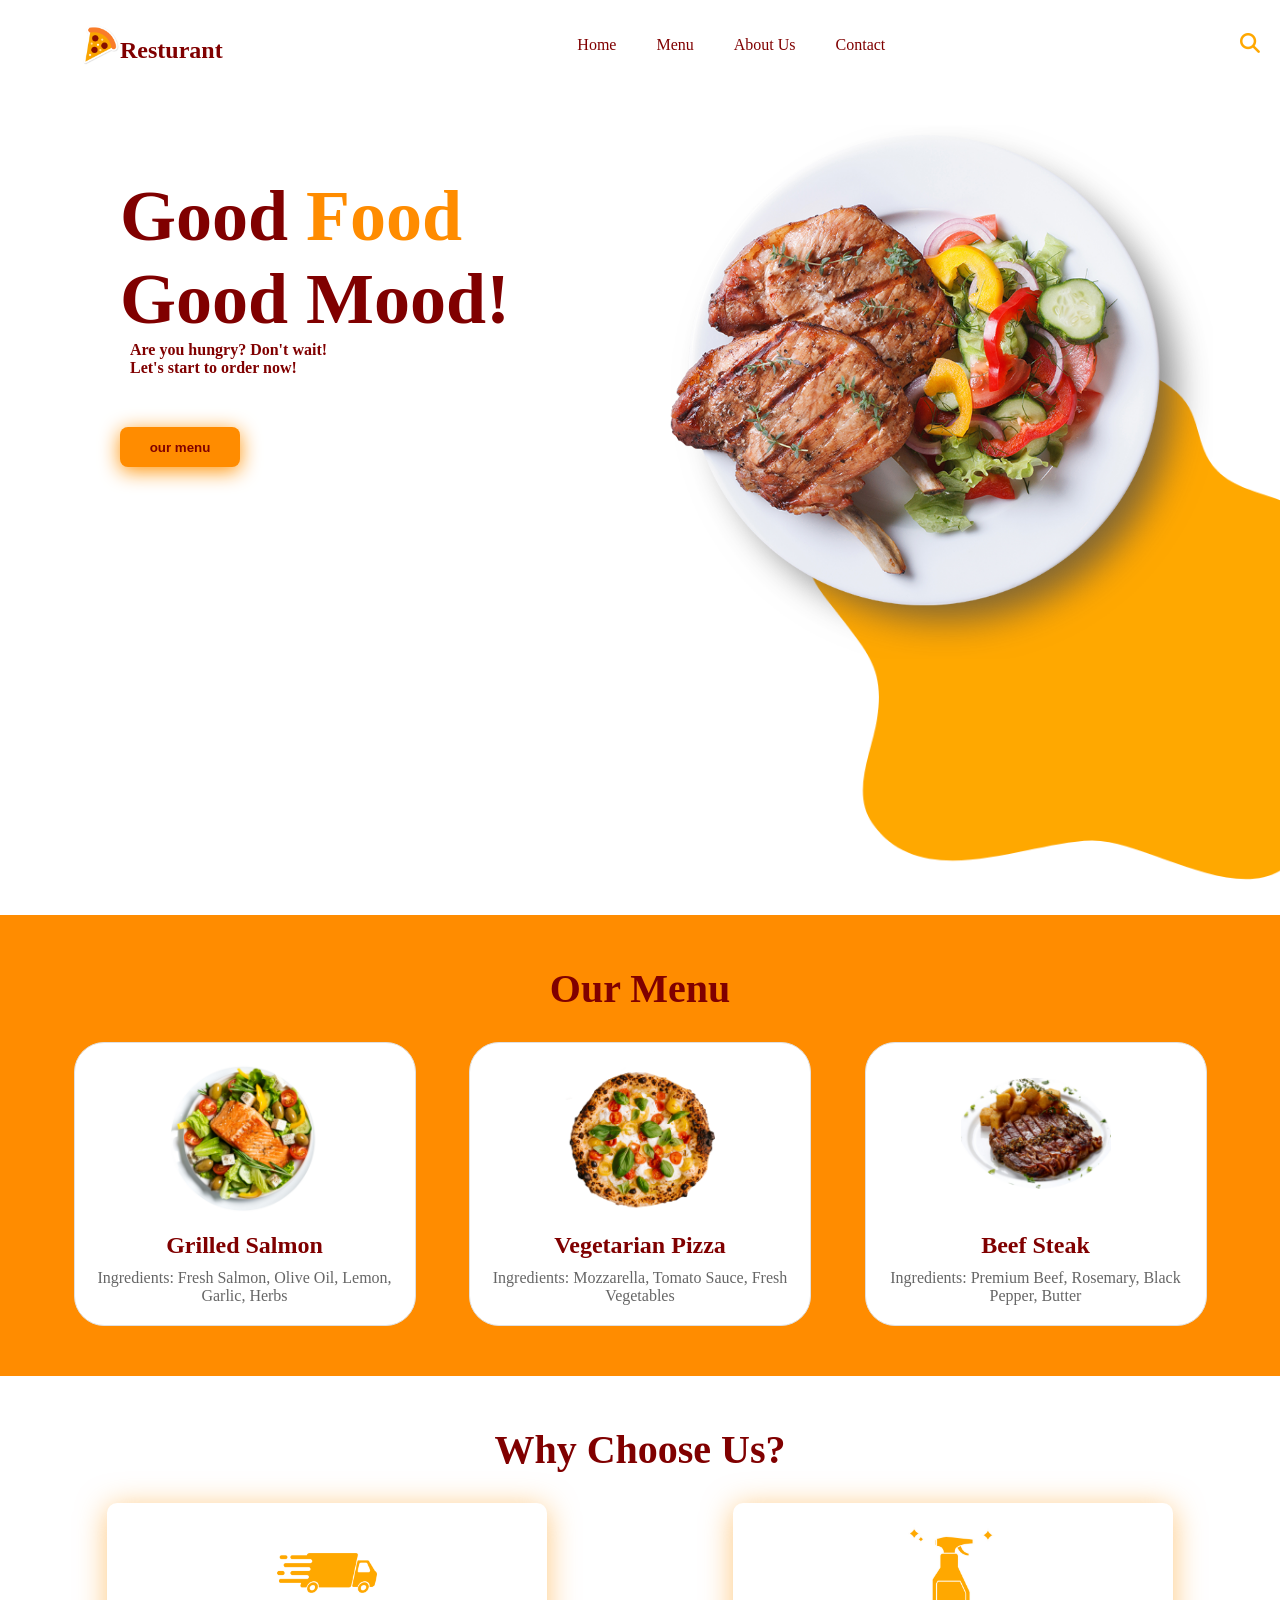
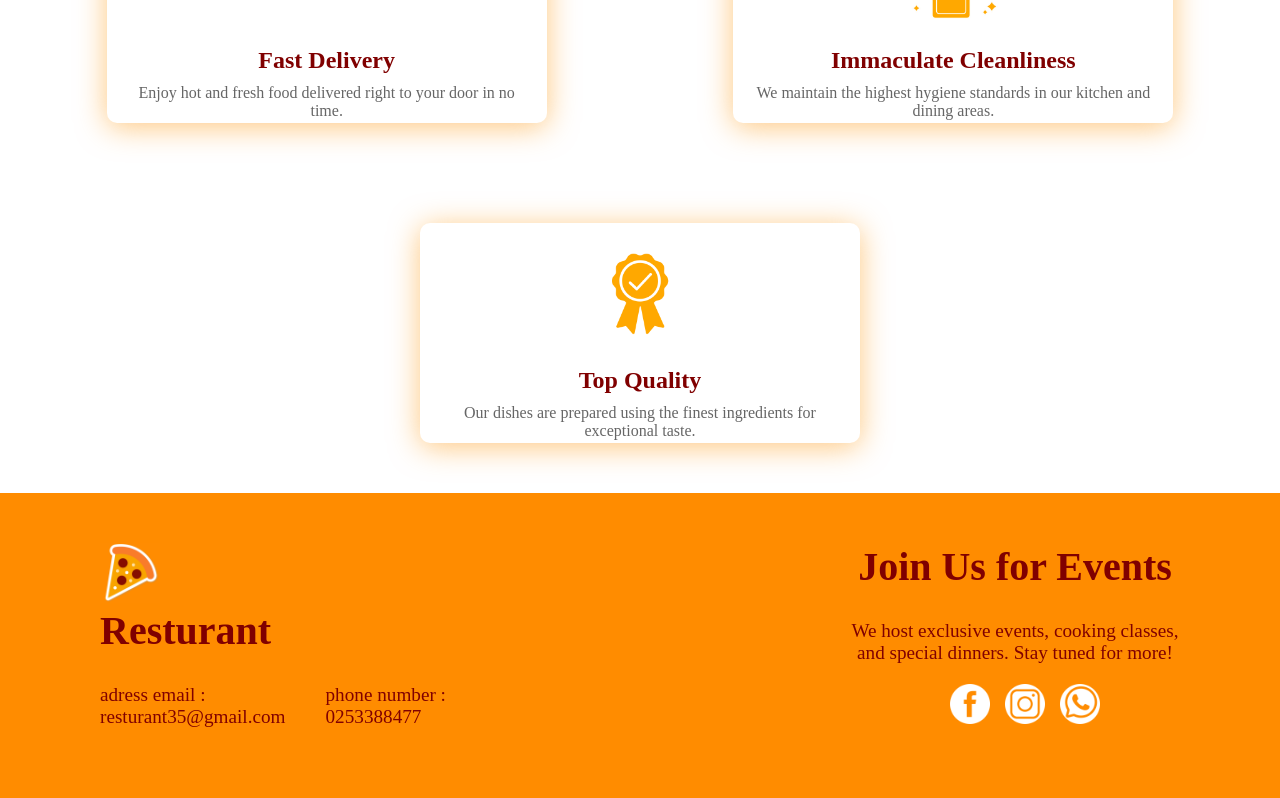
==== index.html @ 28c3a193 "Rename RS.html to index.html" ====
<!DOCTYPE html>
<html lang="en">
<head>
    <meta charset="UTF-8">
    <meta http-equiv="X-UA-Compatible" content="IE=edge">
    <meta name="viewport" content="width=device-width, initial-scale=1.0">
    <title> resturant landing page</title>
    <link rel="stylesheet" href="RS.css">
    <link rel="icon" href="a.ico">
</head>
<body>
    <main>
        
        <nav class="navbar">
          <div class="logo">    
         <img src="a.ico" class="nav-img" height="40px"  alt="logo"> 
       <h2> Resturant</h2></div>
       <ul class="nav-links">
        <li><a href="#">Home</a></li>
        <li><a href="#">Menu</a></li>
        <li><a href="#">About Us</a></li>
        <li><a href="#">Contact</a></li>
    </ul>
    <div class="nav-icons">
        <a href="#" ><img src="si.png" alt="Search Icon"></a>
        </div>
        </nav>
        <article>
            <div>
            <h1>Good <span>Food</span> Good Mood!</h1>
            <h4>Are you hungry? Don't wait!</h4>
            <h4>Let's start to order now!</h4>
            <button><b> our menu</b> </button>
            </div>
            <div>
               
             <img src="b.png" height="550px" alt="">

            </div>
           </article>
           <img src="h.png" height="590px" alt="img at the bottom" class="bottom-right-image">
        </main>
           <section id="menu">
            <h2>Our Menu</h2>
            <div class="slider">
                <div class="card">
                    <img src="28.png" alt="Dish 1">
                    <h3>Grilled Salmon</h3>
                    <p>Ingredients: Fresh Salmon, Olive Oil, Lemon, Garlic, Herbs</p>
                </div>
                <div class="card">
                    <img src="26.png" alt="Dish 2">
                    <h3>Vegetarian Pizza</h3>
                    <p>Ingredients: Mozzarella, Tomato Sauce, Fresh Vegetables</p>
                </div>
                <div class="card">
                    <img src="30.png" alt="Dish 3">
                    <h3>Beef Steak</h3>
                    <p>Ingredients: Premium Beef, Rosemary, Black Pepper, Butter</p>
                </div>
            </div>
        </section>
        <section id="features">
            <h2>Why Choose Us?</h2>
            <div class="feature-cards">
                <div class="feature-card">
                    <img src="33.png" alt="Delivery">
                    <div>
                    <h3>Fast Delivery</h3>
                   <p>Enjoy hot and fresh food delivered right to your door in no time.</p>
                   </div> 
                </div>
                <div class="feature-card">
                    <img src="cl.png" alt="Cleanliness">
                    <h3>Immaculate Cleanliness</h3>
                    <p>We maintain the highest hygiene standards in our kitchen and dining areas.</p>
                </div>
                <div class="feature-card">
                    <img src="34.png" alt="Quality">
                    <h3>Top Quality</h3>
                    <p>Our dishes are prepared using the finest ingredients for exceptional taste.</p>
                </div>
            </div>
        </section>
        <section id="extra">
            <div class="icon">
            <img src="a.ico" height="60px" alt="">
            <h2>Resturant</h2>
            <div class="contct">
            <p>adress email : <br> resturant35@gmail.com</p>
            <p>phone number : <br> 0253388477</p>
            </div></div>
            <div class="fb">
            <h2>Join Us for Events</h2>
            <p>We host exclusive events, cooking classes, and special dinners.
                 Stay tuned for more!</p>
                 <div class="con">
                  <img src="2.png" height="40px" alt="">
                  <img src="3.png" height="40px" alt="">
                  <img src="4.png" height="40px" alt="">
                 </div>
            </div>     
            
        </section>

          
</body>
</html>
---- RS.css ----
*{
    color: maroon;
    margin: 0;
    padding: 0;
}
main{
    height: 100vh;
    width: 100%;
    background-color: rgb(255, 255, 255);
}
span{
    color:darkorange;
    
}
.navbar {
    display: flex;
    justify-content: space-between;
    align-items: center;
    padding: 10px 20px;
    /*box-shadow: 0 4px 8px rgba(0, 0, 0, 0.1);*/
    position: relative;
    margin-top: 15px;
    margin-left: 60px;
}
.logo{
    display: flex;
    flex-direction: row;
}
.logo h2{
    margin-top: 12px;
}
.nav-links {
    list-style: none;
    display: flex;
    gap: 40px;
}

.nav-links li {
    display: inline;
}

.nav-links a {
    text-decoration: none;
    color:maroon;
    font-weight: 500;
}

.nav-links a:hover {
    color:darkorange;
}

.nav-icons {
    display: flex;
    gap: 15px;
}

.nav-icons img {
    width: 20px;
    height: 20px;
    cursor: pointer;
}

.nav-icons a:hover img {
    opacity: 0.7;
}

button{
    border: none;
    background-color: darkorange;  
    margin-top: 50px;
    margin-left: 120px;
    height: 40px;
    width: 120px;
    border-radius: 8px;
    box-shadow: 0 4px 20px rgba(255, 145, 0, 0.969);
}

article div a{
    background: #000;
}
article{
    display: flex;
    flex-direction: row;
}
article img{
    position: relative;
    z-index: 10;
    margin-right: 70px;
    margin-left: 150px;
    margin-top: 50px;
}
article h1 {
    min-width: 400px;
    margin-left: 120px;
    margin-top: 100px;
    font-size: 4.5rem;
    
}
article h4{
    margin-left: 130px;
}
.bottom-right-image{
    position: absolute;
    z-index: 1;
    bottom: 0;
    right: 0;
}
#menu {
    padding: 50px 20px;
    background-color:darkorange;
    text-align: center;
}

#menu h2 {
    font-size: 2.5rem;
    margin-bottom: 30px;
}

.slider {
    display: flex;
    justify-content: space-evenly;
    /*overflow-x: scroll;*/
    
}

.card {
    background-color: #ffffff;
    border: 1px solid #e0e0e0;
    border-radius: 30px;
    padding: 20px;
    width: 300px;
    min-width: 300px;
    text-align: center;
}

.card img {
    width: 150px;
    border-radius: 8px;
}

.card h3 {
    color: maroon;
    margin: 15px 0 10px;
    font-size: 1.5rem;
    font-weight: 600;
}

.card p {
    font-size: 1rem;
    color: #666;
}
/* الصفحة الثالثة */
#features {
    padding: 50px 20px;
    background-color: #ffffff;
    text-align: center;
}

#features h2 {
    font-size: 2.5rem;
    margin-bottom: 30px;
}

.feature-cards {
    display: flex;
    justify-content: space-evenly;
    flex-wrap: wrap;
    gap: 100px;
}

.feature-card {
    background-color: rgb(255, 255, 255);
    padding: 20px;
    border-radius: 10px;
    text-align: center;
    flex-direction: row;
    width: 400px;
    height: 180px;
    box-shadow: 0 4px 30px rgba(254, 146, 4, 0.511);
}

.feature-card img {
    width: 100px;
    margin-bottom: 20px;
}

.feature-card h3 {
    font-size: 1.5rem;
    margin-bottom: 10px;
}

.feature-card p {
    font-size: 1rem;
    color:#666;
}/* الصفحة الرابعة */
#extra {
    padding: 50px 100px;
    background-color:darkorange;
    display: flex;
    flex-direction: row;
}
.icon{
    min-width: 600px;
}
.fb {
    text-align: center;
    margin-left: 150px;
}
.contct{
    display: flex;
    flex-direction: row;
    gap: 40px;
}
.con{
    display: flex;
    flex-direction: row;
    gap: 15px;
    margin-left: 100px;
}
#extra h2 {
    font-size: 2.5rem;
    margin-bottom: 30px;
}

#extra p {
    font-size: 1.2rem;
    margin-bottom: 20px;
}
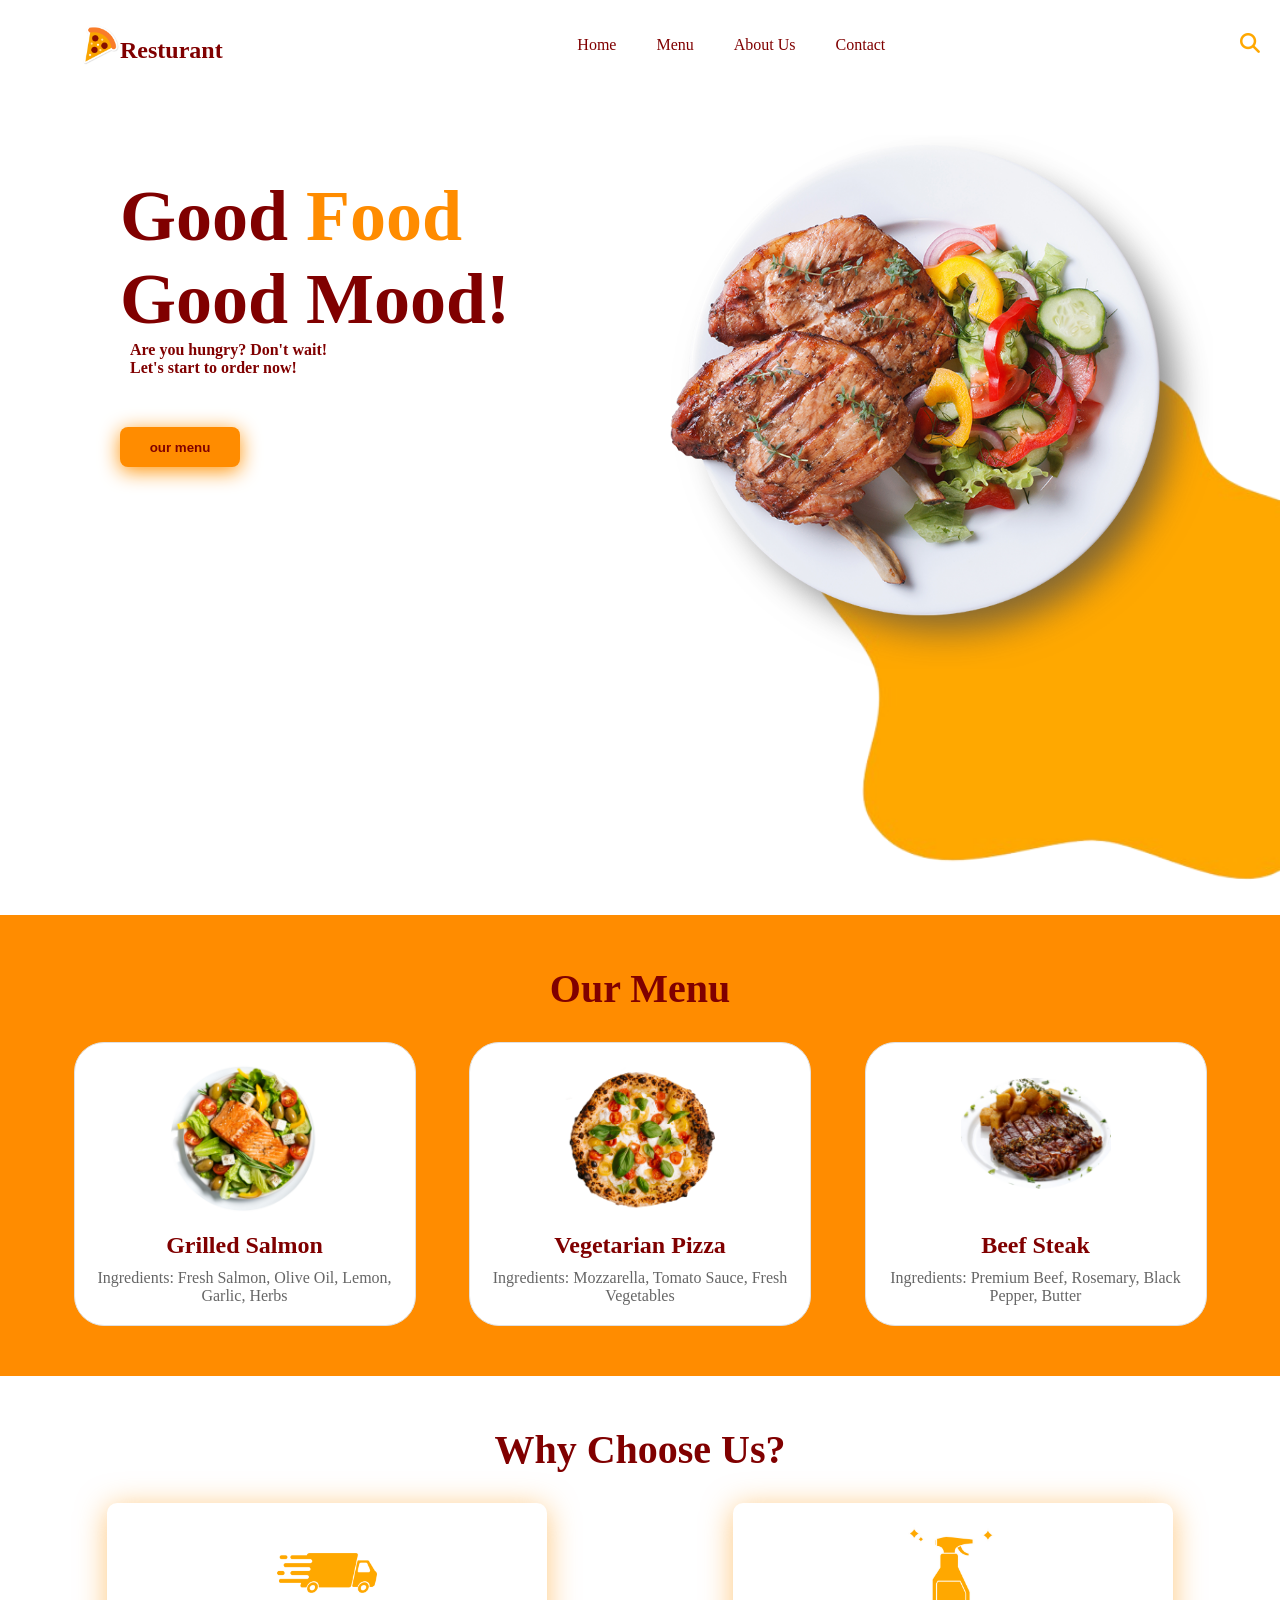
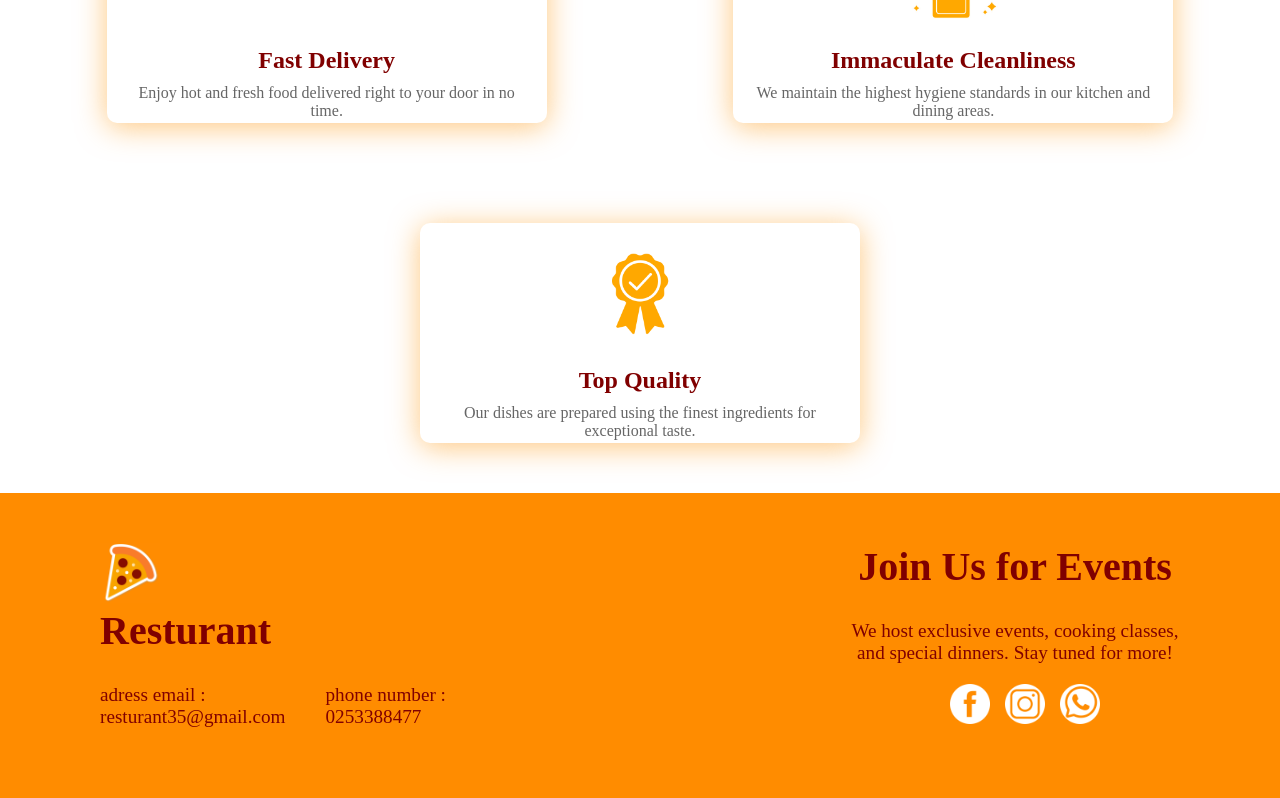
==== commit f455d024: "Update index.html" ====
--- a/index.html
+++ b/index.html
@@ -38,7 +38,7 @@
 
             </div>
            </article>
-           <img src="h.png" height="590px" alt="img at the bottom" class="bottom-right-image">
+           <img src="h1.png" height="590px" alt="img at the bottom" class="bottom-right-image">
         </main>
            <section id="menu">
             <h2>Our Menu</h2>
--- a/RS.css
+++ b/RS.css
@@ -87,7 +87,7 @@
     z-index: 10;
     margin-right: 70px;
     margin-left: 150px;
-    margin-top: 50px;
+    margin-top: 60px;
 }
 article h1 {
     min-width: 400px;
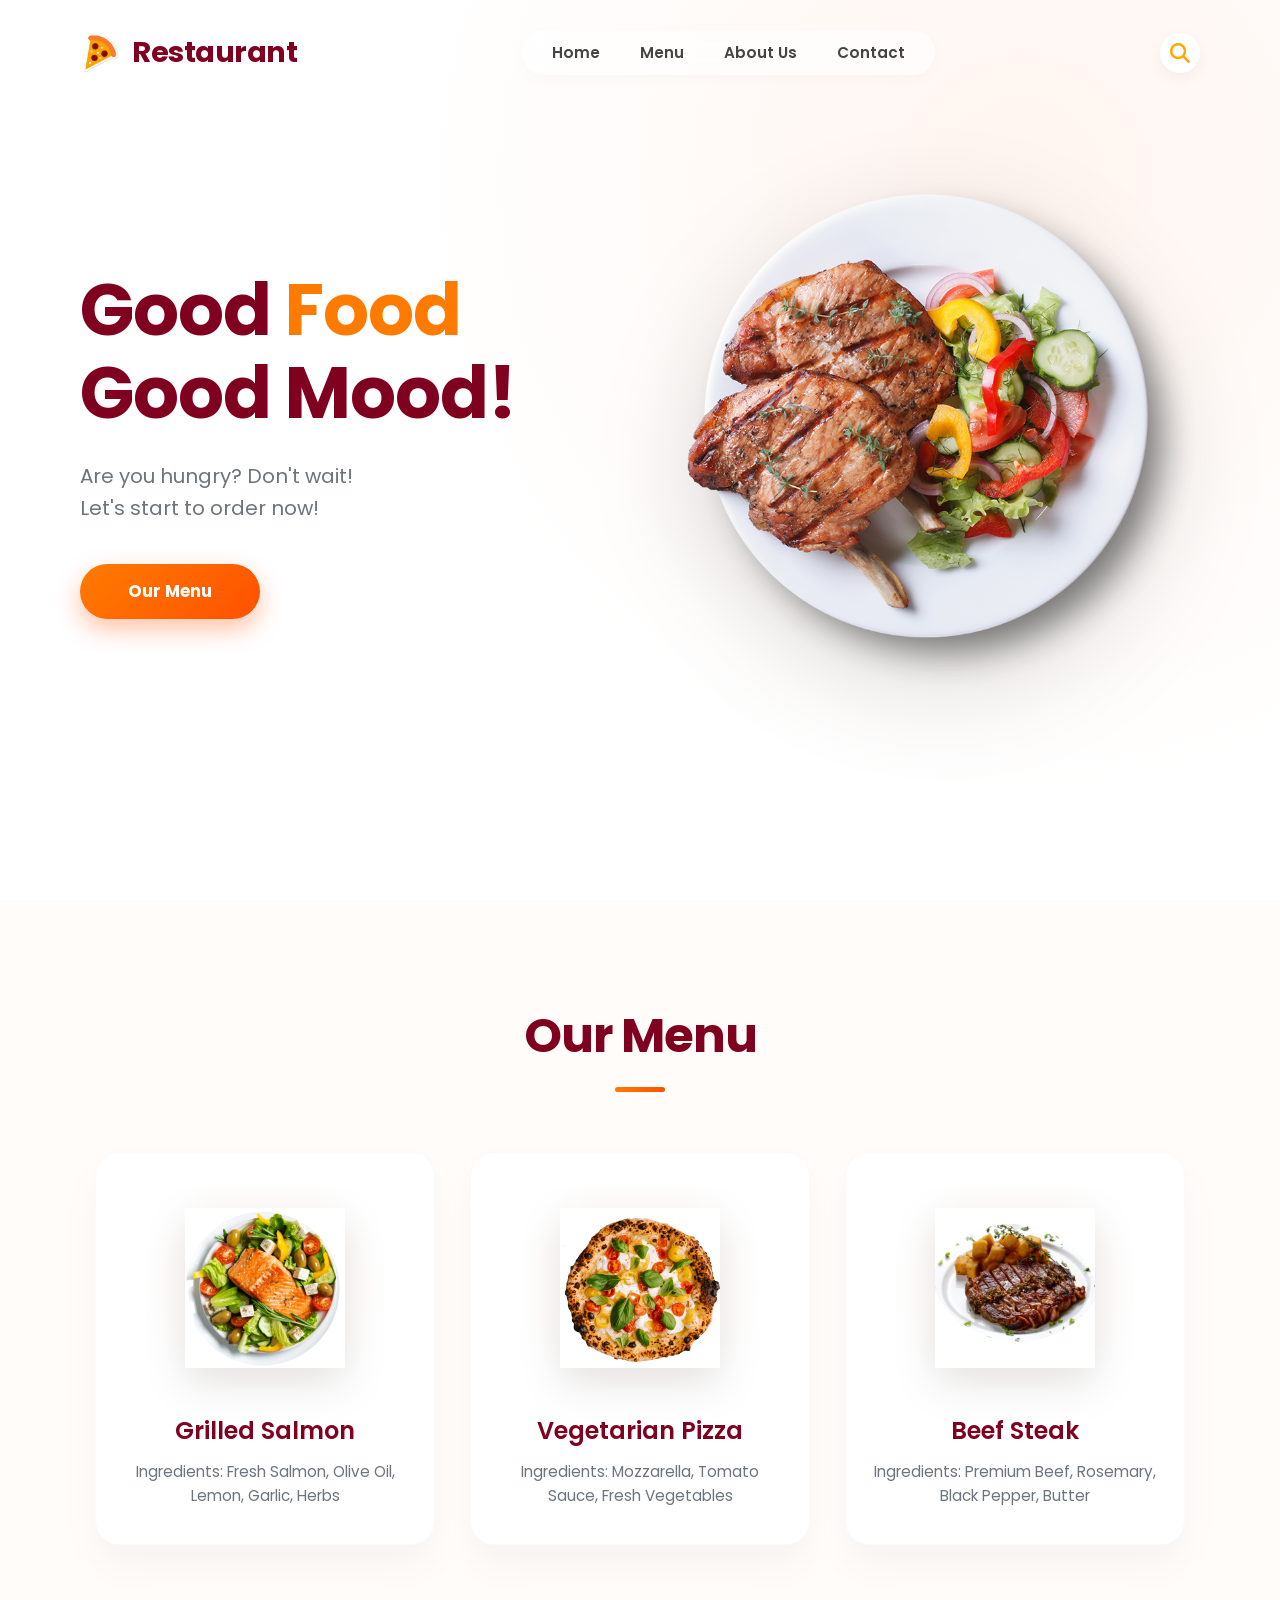
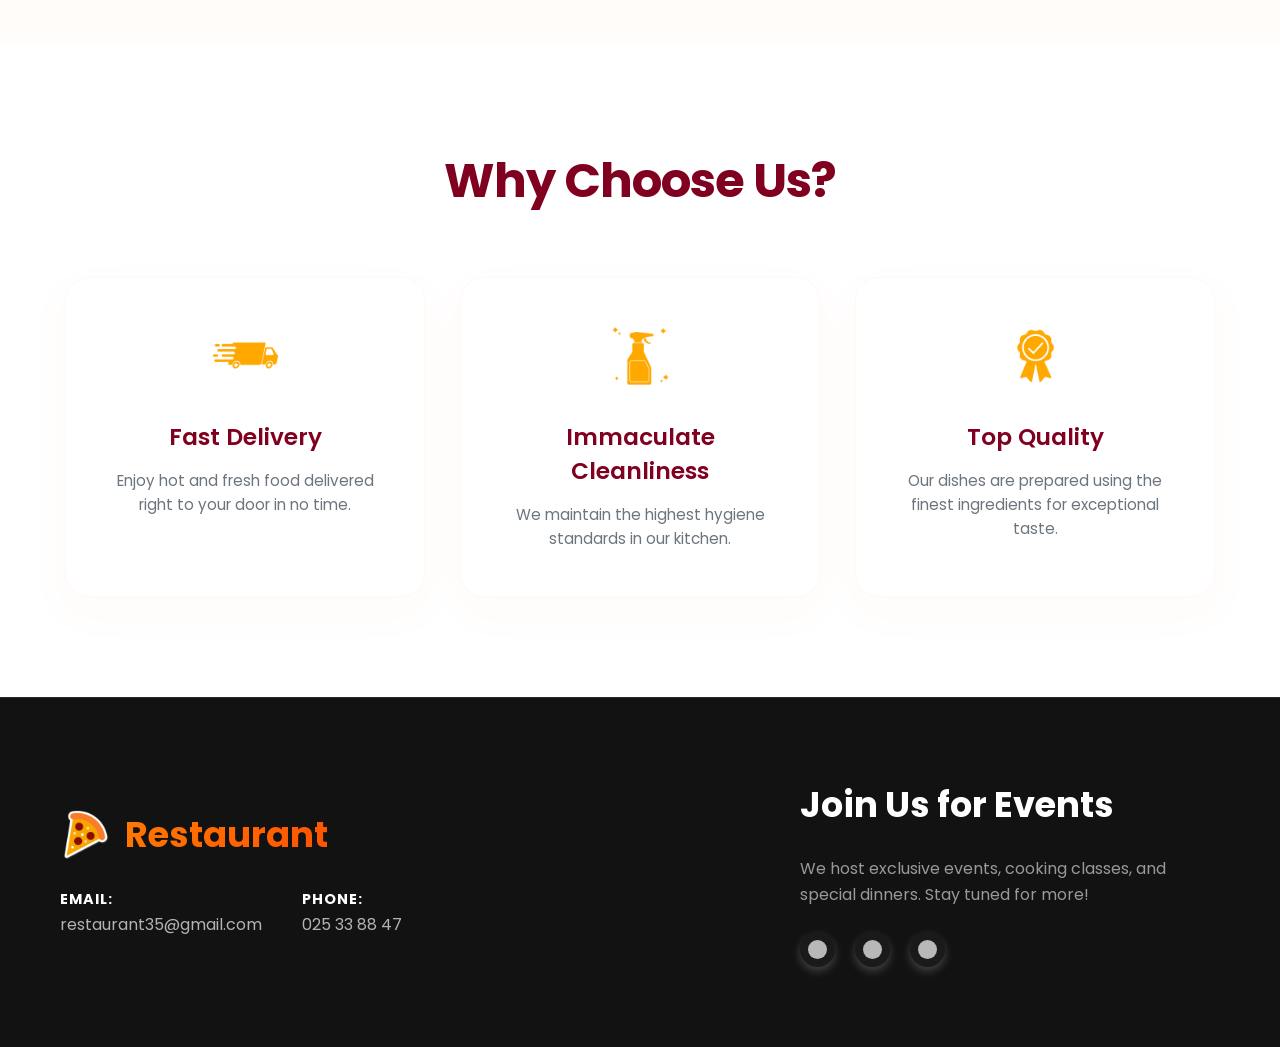
==== commit 9759d835: "Update index.html" ====
--- a/index.html
+++ b/index.html
@@ -4,105 +4,112 @@
     <meta charset="UTF-8">
     <meta http-equiv="X-UA-Compatible" content="IE=edge">
     <meta name="viewport" content="width=device-width, initial-scale=1.0">
-    <title> resturant landing page</title>
+    <title>Restaurant Landing Page</title>
+    <!-- Google Fonts لجعل الخطوط عصرية جداً -->
+    <link href="https://fonts.googleapis.com/css2?family=Poppins:wght@300;400;600;700&display=swap" rel="stylesheet">
     <link rel="stylesheet" href="RS.css">
     <link rel="icon" href="a.ico">
 </head>
 <body>
     <main>
-        
         <nav class="navbar">
-          <div class="logo">    
-         <img src="a.ico" class="nav-img" height="40px"  alt="logo"> 
-       <h2> Resturant</h2></div>
-       <ul class="nav-links">
-        <li><a href="#">Home</a></li>
-        <li><a href="#">Menu</a></li>
-        <li><a href="#">About Us</a></li>
-        <li><a href="#">Contact</a></li>
-    </ul>
-    <div class="nav-icons">
-        <a href="#" ><img src="si.png" alt="Search Icon"></a>
+            <div class="logo">    
+                <img src="a.ico" class="nav-img" height="40px" alt="logo"> 
+                <h2>Restaurant</h2>
+            </div>
+            <ul class="nav-links">
+                <li><a href="#">Home</a></li>
+                <li><a href="#menu">Menu</a></li>
+                <li><a href="#features">About Us</a></li>
+                <li><a href="#extra">Contact</a></li>
+            </ul>
+            <div class="nav-icons">
+                <a href="#"><img src="si.png" alt="Search Icon"></a>
+            </div>
+        </nav>
+
+        <article class="hero-section">
+            <div class="hero-text">
+                <h1>Good <span>Food</span><br>Good Mood!</h1>
+                <h4>Are you hungry? Don't wait!</h4>
+                <h4>Let's start to order now!</h4>
+                <button class="btn-primary"><b>Our Menu</b></button>
+            </div>
+            <div class="hero-image">
+                <img src="b.png" alt="Main Dish">
+            </div>
+        </article>
+       
+    </main>
+
+    <section id="menu">
+        <h2>Our Menu</h2>
+        <div class="slider">
+            <div class="card">
+                <div class="card-img-container">
+                    <img src="28.png" alt="Dish 1">
+                </div>
+                <h3>Grilled Salmon</h3>
+                <p>Ingredients: Fresh Salmon, Olive Oil, Lemon, Garlic, Herbs</p>
+            </div>
+            <div class="card">
+                <div class="card-img-container">
+                    <img src="26.png" alt="Dish 2">
+                </div>
+                <h3>Vegetarian Pizza</h3>
+                <p>Ingredients: Mozzarella, Tomato Sauce, Fresh Vegetables</p>
+            </div>
+            <div class="card">
+                <div class="card-img-container">
+                    <img src="30.png" alt="Dish 3">
+                </div>
+                <h3>Beef Steak</h3>
+                <p>Ingredients: Premium Beef, Rosemary, Black Pepper, Butter</p>
+            </div>
         </div>
-        </nav>
-        <article>
-            <div>
-            <h1>Good <span>Food</span> Good Mood!</h1>
-            <h4>Are you hungry? Don't wait!</h4>
-            <h4>Let's start to order now!</h4>
-            <button><b> our menu</b> </button>
+    </section>
+
+    <section id="features">
+        <h2>Why Choose Us?</h2>
+        <div class="feature-cards">
+            <div class="feature-card">
+                <img src="33.png" alt="Delivery">
+                <h3>Fast Delivery</h3>
+                <p>Enjoy hot and fresh food delivered right to your door in no time.</p>
             </div>
-            <div>
-               
-             <img src="b.png" height="550px" alt="">
+            <div class="feature-card">
+                <img src="cl.png" alt="Cleanliness">
+                <h3>Immaculate Cleanliness</h3>
+                <p>We maintain the highest hygiene standards in our kitchen.</p>
+            </div>
+            <div class="feature-card">
+                <img src="34.png" alt="Quality">
+                <h3>Top Quality</h3>
+                <p>Our dishes are prepared using the finest ingredients for exceptional taste.</p>
+            </div>
+        </div>
+    </section>
 
+    <section id="extra">
+        <div class="icon">
+            <div class="footer-logo">
+                <img src="a.ico" height="50px" alt="">
+                <h2>Restaurant</h2>
             </div>
-           </article>
-           <img src="h1.png" height="590px" alt="img at the bottom" class="bottom-right-image">
-        </main>
-           <section id="menu">
-            <h2>Our Menu</h2>
-            <div class="slider">
-                <div class="card">
-                    <img src="28.png" alt="Dish 1">
-                    <h3>Grilled Salmon</h3>
-                    <p>Ingredients: Fresh Salmon, Olive Oil, Lemon, Garlic, Herbs</p>
-                </div>
-                <div class="card">
-                    <img src="26.png" alt="Dish 2">
-                    <h3>Vegetarian Pizza</h3>
-                    <p>Ingredients: Mozzarella, Tomato Sauce, Fresh Vegetables</p>
-                </div>
-                <div class="card">
-                    <img src="30.png" alt="Dish 3">
-                    <h3>Beef Steak</h3>
-                    <p>Ingredients: Premium Beef, Rosemary, Black Pepper, Butter</p>
-                </div>
+            <div class="contct">
+                <p><strong>Email:</strong><br>restaurant35@gmail.com</p>
+                <p><strong>Phone:</strong><br>025 33 88 47</p>
             </div>
-        </section>
-        <section id="features">
-            <h2>Why Choose Us?</h2>
-            <div class="feature-cards">
-                <div class="feature-card">
-                    <img src="33.png" alt="Delivery">
-                    <div>
-                    <h3>Fast Delivery</h3>
-                   <p>Enjoy hot and fresh food delivered right to your door in no time.</p>
-                   </div> 
-                </div>
-                <div class="feature-card">
-                    <img src="cl.png" alt="Cleanliness">
-                    <h3>Immaculate Cleanliness</h3>
-                    <p>We maintain the highest hygiene standards in our kitchen and dining areas.</p>
-                </div>
-                <div class="feature-card">
-                    <img src="34.png" alt="Quality">
-                    <h3>Top Quality</h3>
-                    <p>Our dishes are prepared using the finest ingredients for exceptional taste.</p>
-                </div>
+        </div>
+        <div class="fb">
+            <h2>Join Us for Events</h2>
+            <p>We host exclusive events, cooking classes, and special dinners. Stay tuned for more!</p>
+            <div class="con">
+                <img src="2.png" height="35px" alt="Social 1">
+                <img src="3.png" height="35px" alt="Social 2">
+                <img src="4.png" height="35px" alt="Social 3">
             </div>
-        </section>
-        <section id="extra">
-            <div class="icon">
-            <img src="a.ico" height="60px" alt="">
-            <h2>Resturant</h2>
-            <div class="contct">
-            <p>adress email : <br> resturant35@gmail.com</p>
-            <p>phone number : <br> 0253388477</p>
-            </div></div>
-            <div class="fb">
-            <h2>Join Us for Events</h2>
-            <p>We host exclusive events, cooking classes, and special dinners.
-                 Stay tuned for more!</p>
-                 <div class="con">
-                  <img src="2.png" height="40px" alt="">
-                  <img src="3.png" height="40px" alt="">
-                  <img src="4.png" height="40px" alt="">
-                 </div>
-            </div>     
-            
-        </section>
-
-          
+        </div>     
+    </section>
 </body>
 </html>
--- a/RS.css
+++ b/RS.css
@@ -1,229 +1,541 @@
-*{
-    color: maroon;
+/* --- إعدادات عامة وخط عصري --- */
+* {
     margin: 0;
     padding: 0;
-}
-main{
-    height: 100vh;
+    box-sizing: border-box;
+    font-family: 'Poppins', sans-serif;
+    scroll-behavior: smooth;
+}
+
+:root {
+    --primary-color: #800020;  /* Maroon الراقية */
+    --accent-color: #ff7b00;   /* Orange الذهبي */
+    --accent-gradient: linear-gradient(135deg, #ff7b00, #ff5100);
+    --dark-bg: #121212;
+    --light-bg: #fdfbf7;
+    --text-muted: #6c757d;
+    --card-shadow: 0 20px 40px rgba(0, 0, 0, 0.04);
+    --card-hover-shadow: 0 30px 60px rgba(128, 0, 32, 0.1);
+}
+
+body {
+    background-color: var(--light-bg);
+    color: #2d2d2d;
+    overflow-x: hidden;
+}
+
+/* --- Animations Definitions --- */
+@keyframes fadeInUp {
+    from {
+        opacity: 0;
+        transform: translateY(40px);
+    }
+    to {
+        opacity: 1;
+        transform: translateY(0);
+    }
+}
+
+@keyframes fadeInRight {
+    from {
+        opacity: 0;
+        transform: translateX(50px);
+    }
+    to {
+        opacity: 1;
+        transform: translateX(0);
+    }
+}
+
+@keyframes float {
+    0% { transform: translateY(0px) rotate(0deg); }
+    50% { transform: translateY(-15px) rotate(2deg); }
+    100% { transform: translateY(0px) rotate(0deg); }
+}
+
+/* --- Main / Navbar --- */
+main {
+    min-height: 100vh;
     width: 100%;
-    background-color: rgb(255, 255, 255);
-}
-span{
-    color:darkorange;
-    
-}
+    position: relative;
+    background: radial-gradient(circle at 80% 20%, #fff5f0 0%, #ffffff 50%);
+}
+
 .navbar {
     display: flex;
     justify-content: space-between;
     align-items: center;
-    padding: 10px 20px;
-    /*box-shadow: 0 4px 8px rgba(0, 0, 0, 0.1);*/
-    position: relative;
-    margin-top: 15px;
-    margin-left: 60px;
-}
-.logo{
-    display: flex;
-    flex-direction: row;
-}
-.logo h2{
-    margin-top: 12px;
-}
+    padding: 30px 40px;
+    max-width: 1200px;
+    margin: 0 auto;
+}
+
+.logo {
+    display: flex;
+    align-items: center;
+    gap: 12px;
+}
+
+.logo h2 {
+    color: var(--primary-color);
+    font-weight: 700;
+    font-size: 1.8rem;
+    letter-spacing: -0.5px;
+}
+
 .nav-links {
     list-style: none;
     display: flex;
     gap: 40px;
-}
-
-.nav-links li {
-    display: inline;
+    background: rgba(255, 255, 255, 0.6);
+    padding: 10px 30px;
+    border-radius: 30px;
+    backdrop-filter: blur(10px);
+    box-shadow: 0 5px 20px rgba(0,0,0,0.02);
 }
 
 .nav-links a {
     text-decoration: none;
-    color:maroon;
-    font-weight: 500;
+    color: #444;
+    font-weight: 600;
+    font-size: 0.95rem;
+    transition: all 0.3s ease;
+    position: relative;
+}
+
+.nav-links a::after {
+    content: '';
+    position: absolute;
+    width: 0;
+    height: 3px;
+    bottom: -6px;
+    left: 50%;
+    transform: translateX(-50%);
+    background-color: var(--accent-color);
+    border-radius: 2px;
+    transition: width 0.3s ease;
+}
+
+.nav-links a:hover::after {
+    width: 80%;
 }
 
 .nav-links a:hover {
-    color:darkorange;
-}
-
-.nav-icons {
-    display: flex;
-    gap: 15px;
+    color: var(--accent-color);
+}
+
+.nav-icons a {
+    display: flex;
+    align-items: center;
+    justify-content: center;
+    background: #fff;
+    padding: 10px;
+    border-radius: 50%;
+    box-shadow: 0 5px 15px rgba(0,0,0,0.05);
+    transition: all 0.3s ease;
 }
 
 .nav-icons img {
     width: 20px;
     height: 20px;
+}
+
+.nav-icons a:hover {
+    transform: scale(1.1) rotate(15deg);
+    box-shadow: 0 8px 20px rgba(255, 123, 0, 0.2);
+}
+
+/* --- Hero Section --- */
+.hero-section {
+    display: flex;
+    align-items: center;
+    justify-content: space-between;
+    max-width: 1200px;
+    margin: 60px auto 0 auto;
+    padding: 20px 40px;
+    gap: 40px;
+}
+
+.hero-text {
+    flex: 1;
+    animation: fadeInUp 1s cubic-bezier(0.22, 1, 0.36, 1) forwards;
+}
+
+.hero-text h1 {
+    font-size: 4.5rem;
+    color: var(--primary-color);
+    line-height: 1.15;
+    margin-bottom: 25px;
+    font-weight: 700;
+    letter-spacing: -1px;
+}
+
+.hero-text span {
+    color: var(--accent-color);
+    position: relative;
+    display: inline-block;
+}
+
+.hero-text h4 {
+    font-size: 1.25rem;
+    color: var(--text-muted);
+    font-weight: 400;
+    line-height: 1.6;
+}
+
+.btn-primary {
+    border: none;
+    background: var(--accent-gradient);
+    color: white;
+    margin-top: 40px;
+    height: 55px;
+    width: 180px;
+    border-radius: 30px;
+    font-size: 1.05rem;
+    font-weight: 600;
+    box-shadow: 0 10px 25px rgba(255, 81, 0, 0.35);
     cursor: pointer;
-}
-
-.nav-icons a:hover img {
-    opacity: 0.7;
-}
-
-button{
-    border: none;
-    background-color: darkorange;  
-    margin-top: 50px;
-    margin-left: 120px;
-    height: 40px;
-    width: 120px;
-    border-radius: 8px;
-    box-shadow: 0 4px 20px rgba(255, 145, 0, 0.969);
-}
-
-article div a{
-    background: #000;
-}
-article{
-    display: flex;
-    flex-direction: row;
-}
-article img{
-    position: relative;
-    z-index: 10;
-    margin-right: 70px;
-    margin-left: 150px;
-    margin-top: 60px;
-}
-article h1 {
-    min-width: 400px;
-    margin-left: 120px;
-    margin-top: 100px;
-    font-size: 4.5rem;
-    
-}
-article h4{
-    margin-left: 130px;
-}
-.bottom-right-image{
+    transition: all 0.4s cubic-bezier(0.175, 0.885, 0.32, 1.275);
+}
+
+.btn-primary:hover {
+    transform: translateY(-5px);
+    box-shadow: 0 15px 30px rgba(255, 81, 0, 0.5);
+    letter-spacing: 0.5px;
+}
+
+.hero-image {
+    flex: 1;
+    display: flex;
+    justify-content: flex-end;
+    animation: fadeInRight 1.2s cubic-bezier(0.22, 1, 0.36, 1) forwards;
+}
+
+.hero-image img {
+    max-width: 95%;
+    height: auto;
+    filter: drop-shadow(0 30px 50px rgba(0,0,0,0.15));
+    animation: float 5s ease-in-out infinite;
+}
+
+.bottom-right-image {
     position: absolute;
-    z-index: 1;
     bottom: 0;
     right: 0;
-}
+    max-width: 280px;
+    opacity: 0.4;
+    z-index: 1;
+    pointer-events: none;
+    filter: blur(1px);
+}
+
+/* --- Menu Section --- */
 #menu {
-    padding: 50px 20px;
-    background-color:darkorange;
+    padding: 100px 20px;
+    background-color: #fffcf9;
     text-align: center;
 }
 
-#menu h2 {
-    font-size: 2.5rem;
-    margin-bottom: 30px;
+#menu h2, #features h2 {
+    font-size: 3rem;
+    color: var(--primary-color);
+    margin-bottom: 60px;
+    font-weight: 700;
+    letter-spacing: -1px;
+}
+
+#menu h2::after {
+    content: '';
+    display: block;
+    width: 50px;
+    height: 5px;
+    background: var(--accent-gradient);
+    margin: 15px auto 0 auto;
+    border-radius: 10px;
 }
 
 .slider {
     display: flex;
-    justify-content: space-evenly;
-    /*overflow-x: scroll;*/
-    
+    justify-content: center;
+    flex-wrap: wrap;
+    gap: 35px;
+    max-width: 1200px;
+    margin: 0 auto;
 }
 
 .card {
     background-color: #ffffff;
-    border: 1px solid #e0e0e0;
-    border-radius: 30px;
+    border-radius: 24px;
+    padding: 35px 25px;
+    width: 340px;
+    box-shadow: var(--card-shadow);
+    transition: all 0.4s cubic-bezier(0.25, 1, 0.5, 1);
+    border: 1px solid rgba(0, 0, 0, 0.02);
+    position: relative;
+    overflow: hidden;
+}
+
+.card::before {
+    content: '';
+    position: absolute;
+    top: 0;
+    left: 0;
+    width: 100%;
+    height: 4px;
+    background: var(--accent-gradient);
+    opacity: 0;
+    transition: opacity 0.3s ease;
+}
+
+.card:hover::before {
+    opacity: 1;
+}
+
+.card:hover {
+    transform: translateY(-12px);
+    box-shadow: var(--card-hover-shadow);
+}
+
+.card-img-container {
+    background: radial-gradient(circle, #fff5f0 0%, transparent 70%);
     padding: 20px;
-    width: 300px;
-    min-width: 300px;
-    text-align: center;
+    border-radius: 20px;
+    margin-bottom: 25px;
+    display: flex;
+    justify-content: center;
 }
 
 .card img {
-    width: 150px;
-    border-radius: 8px;
+    width: 160px;
+    filter: drop-shadow(0 15px 20px rgba(0,0,0,0.1));
+    transition: transform 0.5s cubic-bezier(0.175, 0.885, 0.32, 1.275);
+}
+
+.card:hover img {
+    transform: scale(1.12) rotate(8deg);
 }
 
 .card h3 {
-    color: maroon;
-    margin: 15px 0 10px;
+    color: var(--primary-color);
+    margin-bottom: 12px;
     font-size: 1.5rem;
     font-weight: 600;
 }
 
 .card p {
-    font-size: 1rem;
-    color: #666;
-}
-/* الصفحة الثالثة */
+    font-size: 0.95rem;
+    color: var(--text-muted);
+    line-height: 1.6;
+}
+
+/* --- Features Section --- */
 #features {
-    padding: 50px 20px;
+    padding: 100px 20px;
     background-color: #ffffff;
     text-align: center;
 }
 
-#features h2 {
-    font-size: 2.5rem;
-    margin-bottom: 30px;
-}
-
 .feature-cards {
     display: flex;
-    justify-content: space-evenly;
+    justify-content: center;
     flex-wrap: wrap;
-    gap: 100px;
+    gap: 35px;
+    max-width: 1200px;
+    margin: 0 auto;
 }
 
 .feature-card {
-    background-color: rgb(255, 255, 255);
-    padding: 20px;
-    border-radius: 10px;
-    text-align: center;
-    flex-direction: row;
-    width: 400px;
-    height: 180px;
-    box-shadow: 0 4px 30px rgba(254, 146, 4, 0.511);
+    background-color: #fff;
+    padding: 45px 35px;
+    border-radius: 24px;
+    width: 100%;
+    max-width: 360px;
+    min-height: 280px;
+    box-shadow: 0 15px 40px rgba(254, 123, 0, 0.04);
+    transition: all 0.4s ease;
+    border: 1px solid #fff8f4;
+}
+
+.feature-card:hover {
+    transform: translateY(-8px);
+    box-shadow: 0 20px 40px rgba(254, 123, 0, 0.12);
+    background: linear-gradient(to bottom, #ffffff, #fffdfb);
 }
 
 .feature-card img {
-    width: 100px;
-    margin-bottom: 20px;
+    width: 65px;
+    margin-bottom: 25px;
+    transition: transform 0.4s cubic-bezier(0.175, 0.885, 0.32, 1.275);
+}
+
+.feature-card:hover img {
+    transform: scale(1.15) translateY(-5px);
 }
 
 .feature-card h3 {
-    font-size: 1.5rem;
-    margin-bottom: 10px;
+    font-size: 1.45rem;
+    color: var(--primary-color);
+    margin-bottom: 15px;
+    font-weight: 600;
 }
 
 .feature-card p {
+    font-size: 0.95rem;
+    color: var(--text-muted);
+    line-height: 1.6;
+}
+
+/* --- Footer / Extra Section --- */
+#extra {
+    padding: 80px 60px;
+    background-color: var(--dark-bg);
+    color: #fff;
+    display: flex;
+    justify-content: space-between;
+    align-items: center;
+    flex-wrap: wrap;
+    gap: 50px;
+    border-top: 1px solid #2a2a2a;
+}
+
+#extra h2 {
+    font-size: 2.2rem;
+    color: #fff;
+    margin-bottom: 25px;
+    font-weight: 700;
+}
+
+.footer-logo {
+    display: flex;
+    align-items: center;
+    gap: 15px;
+    margin-bottom: 25px;
+}
+
+.footer-logo h2 {
+    margin-bottom: 0 !important;
+    background: var(--accent-gradient);
+    -webkit-background-clip: text;
+    -webkit-text-fill-color: transparent;
+}
+
+.contct {
+    display: flex;
+    gap: 40px;
+}
+
+.contct p {
     font-size: 1rem;
-    color:#666;
-}/* الصفحة الرابعة */
-#extra {
-    padding: 50px 100px;
-    background-color:darkorange;
-    display: flex;
-    flex-direction: row;
-}
-.icon{
-    min-width: 600px;
-}
+    color: #b3b3b3;
+    line-height: 1.6;
+}
+
+.contct strong {
+    color: #fff;
+    font-size: 0.9rem;
+    text-transform: uppercase;
+    letter-spacing: 1px;
+}
+
 .fb {
-    text-align: center;
-    margin-left: 150px;
-}
-.contct{
-    display: flex;
-    flex-direction: row;
-    gap: 40px;
-}
-.con{
-    display: flex;
-    flex-direction: row;
-    gap: 15px;
-    margin-left: 100px;
-}
-#extra h2 {
-    font-size: 2.5rem;
-    margin-bottom: 30px;
-}
-
-#extra p {
-    font-size: 1.2rem;
-    margin-bottom: 20px;
-}
-
+    max-width: 420px;
+}
+
+.fb p {
+    color: #999;
+    margin-bottom: 25px;
+    font-size: 1rem;
+    line-height: 1.6;
+}
+
+.con {
+    display: flex;
+    gap: 20px;
+}
+
+.con img {
+    cursor: pointer;
+    transition: all 0.3s ease;
+    filter: brightness(0) invert(1);
+    opacity: 0.7;
+    background: rgba(255,255,255,0.05);
+    padding: 8px;
+    border-radius: 50%;
+    box-shadow: 0 4px 10px rgba(0,0,0,0.3);
+}
+
+.con img:hover {
+    filter: none;
+    opacity: 1;
+    background: var(--accent-gradient);
+    transform: translateY(-5px) scale(1.05);
+}
+
+/* --- Responsive Media Queries --- */
+@media (max-width: 968px) {
+    .navbar {
+        padding: 25px 20px;
+    }
+    
+    .hero-section {
+        flex-direction: column-reverse;
+        text-align: center;
+        margin-top: 30px;
+        padding: 20px;
+    }
+
+    .hero-image {
+        justify-content: center;
+        margin-bottom: 10px;
+    }
+    
+    .hero-image img {
+        max-width: 80%;
+    }
+
+    .hero-text h1 {
+        font-size: 3.2rem;
+    }
+
+    #extra {
+        flex-direction: column;
+        text-align: center;
+        padding: 60px 20px;
+    }
+
+    .footer-logo {
+        justify-content: center;
+    }
+
+    .contct {
+        flex-direction: column;
+        gap: 25px;
+    }
+
+    .con {
+        justify-content: center;
+    }
+}
+
+@media (max-width: 576px) {
+    .nav-links {
+        display: none; /* مخفية للهواتف لعدم وجود JS حالياً */
+    }
+
+    .hero-text h1 {
+        font-size: 2.6rem;
+    }
+    
+    .btn-primary {
+        width: 100%;
+        max-width: 260px;
+    }
+    
+    #menu h2, #features h2 {
+        font-size: 2.4rem;
+    }
+
+    .bottom-right-image {
+        display: none;
+    }
+}
